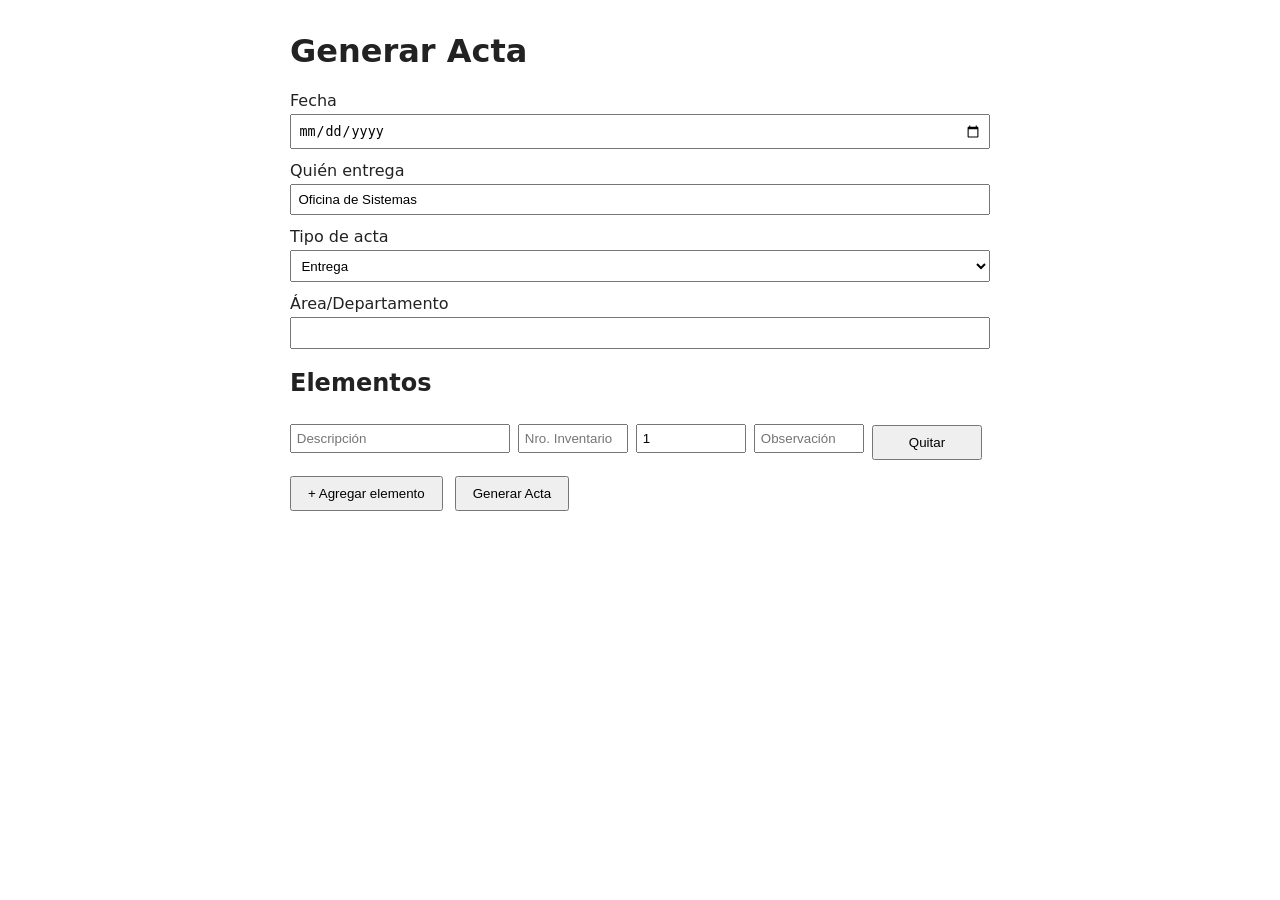
==== templates/web/index.html @ f6e48733 "Implement acta generation feature with API endpoint and frontend integration" ====
<!DOCTYPE html>
<html lang="es">
<head>
  <meta charset="UTF-8">
  <title>Generador de Actas</title>
  <link rel="stylesheet" href="style.css">
</head>
<body>
  <h1>Generar Acta</h1>

  <form id="acta-form">
    <label>
      Fecha
      <input type="date" id="fecha" required>
    </label>

    <label>
      Quién entrega
      <input type="text" id="quienEntrega" value="Oficina de Sistemas" required>
    </label>

    <label>
      Quién recibe
      <input type="text" id="quienRecibe" required>
    </label>

    <label>
      Tipo de acta
      <select id="tipo">
        <option value="entrega">Entrega</option>
        <option value="recibimiento">Recibimiento</option>
        <option value="ambos">Ambos</option>
      </select>
    </label>

    <label>
      Área/Departamento
      <input type="text" id="areaDepartamento" required>
    </label>

    <h2>Elementos</h2>
    <div id="elementos-container"></div>

    <div class="acciones-form">
      <button type="button" id="agregar-elemento">+ Agregar elemento</button>
      <button type="submit">Generar Acta</button>
      <div id="resultado"></div>
    </div>
  </form>

  <script src="app.js"></script>
</body>
</html>
---- templates/web/style.css ----
body {
  font-family: system-ui, sans-serif;
  max-width: 700px;
  margin: 2rem auto;
  padding: 0 1rem;
  color: #222;
}

/* Sin esto, "form label"/"form select"/"form input" (display: block, más
   abajo) le ganan por origen al [hidden] por defecto del navegador y el
   elemento igual queda visible aunque tenga el atributo hidden. */
[hidden] {
  display: none !important;
}

form label {
  display: block;
  margin-bottom: 0.75rem;
}

form input,
form select {
  display: block;
  width: 100%;
  padding: 0.4rem;
  margin-top: 0.25rem;
  box-sizing: border-box;
}

.elemento-row {
  display: grid;
  grid-template-columns: 2fr 1fr 1fr 1fr 1fr auto;
  gap: 0.5rem;
  align-items: center;
  margin-bottom: 0.5rem;
}

.elemento-row input,
.elemento-row select {
  width: 100%;
  padding: 0.3rem;
  margin-top: 0;
}

button {
  cursor: pointer;
  padding: 0.5rem 1rem;
  margin-top: 0.5rem;
}

/* === SOLUCIÓN DE ALINEACIÓN HORIZONTAL === */

/* Contenedor flexible para alinear los botones y el resultado en la misma línea */
.acciones-form {
  display: flex;
  align-items: center;
  gap: 0.75rem;
  margin-top: 1rem;
  flex-wrap: wrap;
}

.acciones-form button {
  margin-top: 0; /* Remueve el margen superior para igualar alturas */
}

#resultado {
  display: inline-flex;
  align-items: center;
  gap: 0.5rem;
  margin: 0;
}

#resultado p {
  margin: 0;
  display: inline;
}

#resultado.exito {
  color: green;
}

#resultado.error {
  color: red;
}

#resultado a {
  display: inline-flex;
  align-items: center;
  padding: 0.4rem 0.8rem;
  background: #2e7d32;
  color: #fff;
  text-decoration: none;
  border-radius: 4px;
  animation: fadeIn 0.3s ease;
}

@keyframes fadeIn {
  from {
    opacity: 0;
    transform: translateY(-4px);
  }
  to {
    opacity: 1;
    transform: translateY(0);
  }
}

/* === Toast === */

.toast {
  position: fixed;
  top: 1rem;
  right: 1rem;
  padding: 0.75rem 1.25rem;
  border-radius: 4px;
  color: #fff;
  box-shadow: 0 2px 8px rgba(0, 0, 0, 0.2);
  opacity: 0;
  transform: translateY(-12px);
  transition: opacity 0.3s ease, transform 0.3s ease;
  z-index: 1000;
}

.toast-visible {
  opacity: 1;
  transform: translateY(0);
}

.toast-exito {
  background: #2e7d32;
}

.toast-error {
  background: #c62828;
}
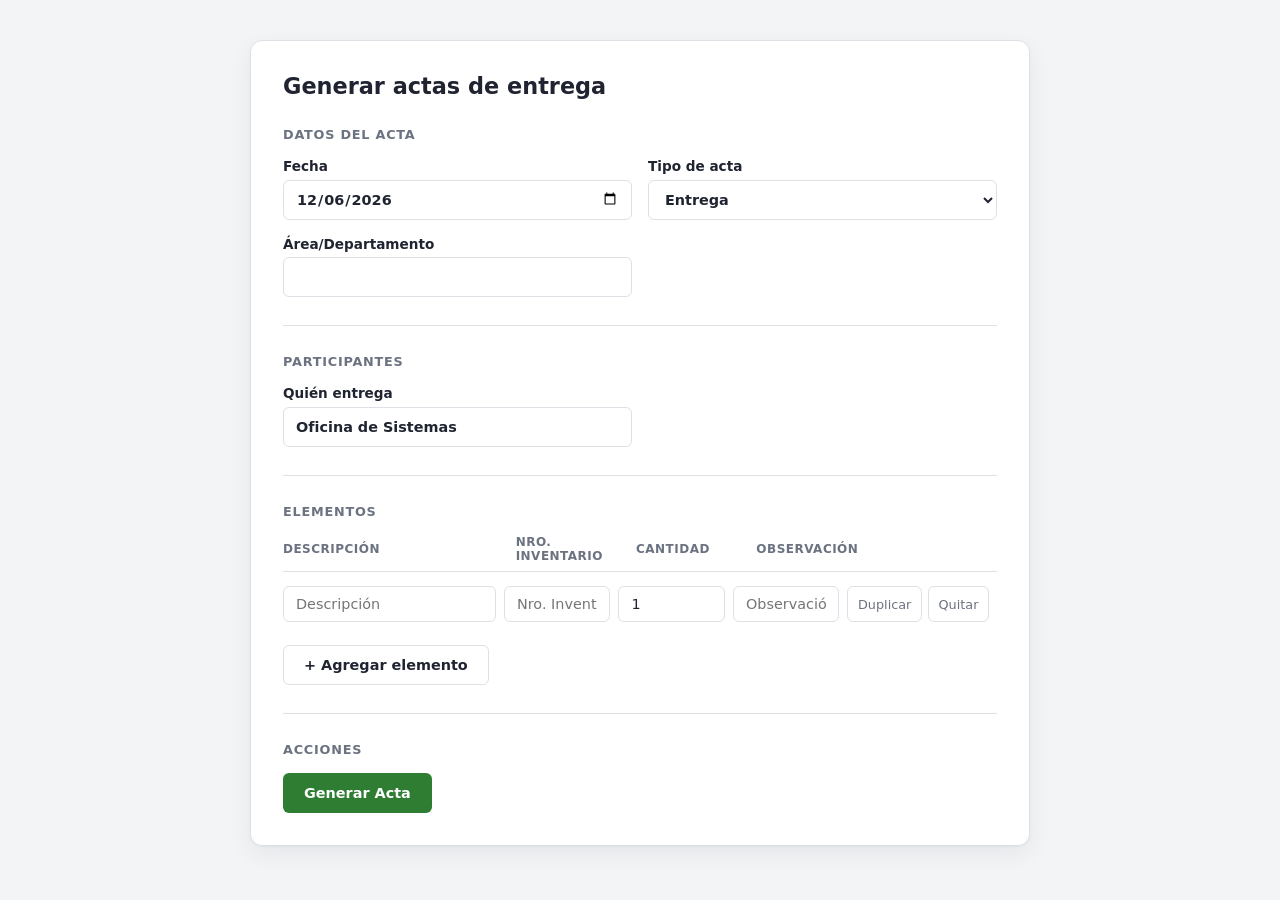
==== commit aac99f54: "Enhance acta generation: add PDF conversion, validate inventory numbers, and improve UI" ====
--- a/templates/web/index.html
+++ b/templates/web/index.html
@@ -2,51 +2,78 @@
 <html lang="es">
 <head>
   <meta charset="UTF-8">
+  <meta name="viewport" content="width=device-width, initial-scale=1">
   <title>Generador de Actas</title>
   <link rel="stylesheet" href="style.css">
 </head>
 <body>
-  <h1>Generar Acta</h1>
+  <div class="card">
+    <h1>Generar actas de entrega</h1>
 
-  <form id="acta-form">
-    <label>
-      Fecha
-      <input type="date" id="fecha" required>
-    </label>
+    <form id="acta-form">
+      <section class="form-section">
+        <h2>Datos del acta</h2>
+        <div class="form-grid">
+          <label>
+            Fecha
+            <input type="date" id="fecha" required>
+          </label>
 
-    <label>
-      Quién entrega
-      <input type="text" id="quienEntrega" value="Oficina de Sistemas" required>
-    </label>
+          <label>
+            Tipo de acta
+            <select id="tipo">
+              <option value="entrega">Entrega</option>
+              <option value="recibimiento">Recibimiento</option>
+              <option value="ambos">Ambos</option>
+            </select>
+          </label>
 
-    <label>
-      Quién recibe
-      <input type="text" id="quienRecibe" required>
-    </label>
+          <label>
+            Área/Departamento
+            <input type="text" id="areaDepartamento" required>
+          </label>
+        </div>
+      </section>
 
-    <label>
-      Tipo de acta
-      <select id="tipo">
-        <option value="entrega">Entrega</option>
-        <option value="recibimiento">Recibimiento</option>
-        <option value="ambos">Ambos</option>
-      </select>
-    </label>
+      <section class="form-section">
+        <h2>Participantes</h2>
+        <div class="form-grid">
+          <label>
+            Quién entrega
+            <input type="text" id="quienEntrega" value="Oficina de Sistemas" required>
+          </label>
 
-    <label>
-      Área/Departamento
-      <input type="text" id="areaDepartamento" required>
-    </label>
+          <label>
+            Quién recibe
+            <input type="text" id="quienRecibe" required>
+          </label>
+        </div>
+      </section>
 
-    <h2>Elementos</h2>
-    <div id="elementos-container"></div>
+      <section class="form-section">
+        <h2>Elementos</h2>
+        <div class="elementos-list">
+          <div class="elementos-header" aria-hidden="true">
+            <span>Descripción</span>
+            <span>Nro. Inventario</span>
+            <span>Cantidad</span>
+            <span class="col-direccion">Dirección</span>
+            <span>Observación</span>
+            <span></span>
+          </div>
+          <div id="elementos-container"></div>
+        </div>
+        <button type="button" id="agregar-elemento" class="btn btn-secondary">+ Agregar elemento</button>
+      </section>
 
-    <div class="acciones-form">
-      <button type="button" id="agregar-elemento">+ Agregar elemento</button>
-      <button type="submit">Generar Acta</button>
-      <div id="resultado"></div>
-    </div>
-  </form>
+      <section class="form-section form-section--acciones">
+        <h2>Acciones</h2>
+        <div class="acciones-form">
+          <button type="submit" class="btn btn-primary">Generar Acta</button>
+        </div>
+      </section>
+    </form>
+  </div>
 
   <script src="app.js"></script>
 </body>
--- a/templates/web/style.css
+++ b/templates/web/style.css
@@ -1,9 +1,25 @@
+:root {
+  --color-bg: #f3f4f6;
+  --color-card: #ffffff;
+  --color-border: #dde1e6;
+  --color-text: #1f2430;
+  --color-text-muted: #6b7280;
+  --color-primary: #2e7d32;
+  --color-primary-hover: #256628;
+  --color-danger: #c62828;
+  --radius: 8px;
+}
+
+* {
+  box-sizing: border-box;
+}
+
 body {
   font-family: system-ui, sans-serif;
-  max-width: 700px;
-  margin: 2rem auto;
-  padding: 0 1rem;
-  color: #222;
+  background: var(--color-bg);
+  color: var(--color-text);
+  margin: 0;
+  padding: 2.5rem 1rem;
 }
 
 /* Sin esto, "form label"/"form select"/"form input" (display: block, más
@@ -13,96 +29,237 @@
   display: none !important;
 }
 
+.card {
+  max-width: 780px;
+  margin: 0 auto;
+  background: var(--color-card);
+  border: 1px solid var(--color-border);
+  border-radius: 12px;
+  box-shadow: 0 1px 2px rgba(16, 24, 40, 0.04), 0 8px 24px rgba(16, 24, 40, 0.06);
+  padding: 2rem;
+}
+
+h1 {
+  font-size: 1.4rem;
+  margin: 0 0 1.75rem;
+}
+
+.form-section {
+  padding-bottom: 1.75rem;
+  margin-bottom: 1.75rem;
+  border-bottom: 1px solid var(--color-border);
+}
+
+.form-section:last-child {
+  padding-bottom: 0;
+  margin-bottom: 0;
+  border-bottom: none;
+}
+
+.form-section h2 {
+  font-size: 0.8rem;
+  font-weight: 700;
+  text-transform: uppercase;
+  letter-spacing: 0.06em;
+  color: var(--color-text-muted);
+  margin: 0 0 1rem;
+}
+
+.form-grid {
+  display: grid;
+  grid-template-columns: 1fr;
+  gap: 1rem;
+}
+
+@media (min-width: 560px) {
+  .form-grid {
+    grid-template-columns: 1fr 1fr;
+  }
+}
+
 form label {
   display: block;
-  margin-bottom: 0.75rem;
+  font-size: 0.85rem;
+  font-weight: 600;
+  margin-bottom: 0;
 }
 
 form input,
 form select {
   display: block;
   width: 100%;
-  padding: 0.4rem;
-  margin-top: 0.25rem;
-  box-sizing: border-box;
-}
-
+  height: 2.5rem;
+  padding: 0 0.75rem;
+  margin-top: 0.35rem;
+  border: 1px solid var(--color-border);
+  border-radius: 6px;
+  font: inherit;
+  font-size: 0.9rem;
+  color: var(--color-text);
+  background: #fff;
+  transition: border-color 0.15s ease, box-shadow 0.15s ease;
+}
+
+form input:hover,
+form select:hover {
+  border-color: #b7bcc4;
+}
+
+form input:focus,
+form select:focus {
+  outline: none;
+  border-color: var(--color-primary);
+  box-shadow: 0 0 0 3px rgba(46, 125, 50, 0.15);
+}
+
+.elementos-list {
+  overflow-x: auto;
+  margin-bottom: 0.75rem;
+}
+
+.elementos-header,
 .elemento-row {
   display: grid;
   grid-template-columns: 2fr 1fr 1fr 1fr 1fr auto;
   gap: 0.5rem;
   align-items: center;
+  min-width: 640px;
+}
+
+.elementos-header {
+  padding: 0 0 0.5rem;
+  font-size: 0.75rem;
+  font-weight: 700;
+  text-transform: uppercase;
+  letter-spacing: 0.04em;
+  color: var(--color-text-muted);
+  border-bottom: 1px solid var(--color-border);
   margin-bottom: 0.5rem;
 }
 
+.elemento-row {
+  padding: 0.4rem 0;
+  margin-bottom: 0.25rem;
+}
+
 .elemento-row input,
-.elemento-row select {
+.elemento-row select,
+.elemento-row button {
   width: 100%;
-  padding: 0.3rem;
+  height: 2.25rem;
   margin-top: 0;
+}
+
+.elemento-acciones {
+  display: flex;
+  gap: 0.375rem;
+}
+
+.elemento-acciones button {
+  width: auto;
+  padding: 0 0.6rem;
+}
+
+.duplicar-elemento {
+  border: 1px solid var(--color-border);
+  border-radius: 6px;
+  background: #fff;
+  color: var(--color-text-muted);
+  font-size: 0.8rem;
+  transition: border-color 0.15s ease, color 0.15s ease;
+}
+
+.duplicar-elemento:hover {
+  border-color: var(--color-primary);
+  color: var(--color-primary);
 }
 
 button {
   cursor: pointer;
-  padding: 0.5rem 1rem;
-  margin-top: 0.5rem;
-}
-
-/* === SOLUCIÓN DE ALINEACIÓN HORIZONTAL === */
-
-/* Contenedor flexible para alinear los botones y el resultado en la misma línea */
+  font: inherit;
+}
+
+.btn {
+  display: inline-flex;
+  align-items: center;
+  justify-content: center;
+  height: 2.5rem;
+  padding: 0 1.25rem;
+  border: 1px solid transparent;
+  border-radius: 6px;
+  font-size: 0.9rem;
+  font-weight: 600;
+  transition: background-color 0.15s ease, border-color 0.15s ease, color 0.15s ease, transform 0.05s ease;
+}
+
+.btn:active {
+  transform: translateY(1px);
+}
+
+.btn:disabled {
+  opacity: 0.6;
+  cursor: not-allowed;
+  transform: none;
+}
+
+.spinner {
+  display: inline-block;
+  width: 0.85rem;
+  height: 0.85rem;
+  margin-right: 0.5rem;
+  vertical-align: middle;
+  border: 2px solid rgba(255, 255, 255, 0.4);
+  border-top-color: #fff;
+  border-radius: 50%;
+  animation: girar 0.6s linear infinite;
+}
+
+@keyframes girar {
+  to {
+    transform: rotate(360deg);
+  }
+}
+
+.btn-primary {
+  background: var(--color-primary);
+  color: #fff;
+}
+
+.btn-primary:hover:not(:disabled) {
+  background: var(--color-primary-hover);
+}
+
+.btn-secondary {
+  background: #fff;
+  border-color: var(--color-border);
+  color: var(--color-text);
+}
+
+.btn-secondary:hover:not(:disabled) {
+  border-color: var(--color-primary);
+  color: var(--color-primary);
+}
+
+.quitar-elemento {
+  border: 1px solid var(--color-border);
+  border-radius: 6px;
+  background: #fff;
+  color: var(--color-text-muted);
+  font-size: 0.8rem;
+  padding: 0 0.75rem;
+  transition: border-color 0.15s ease, color 0.15s ease;
+}
+
+.quitar-elemento:hover {
+  border-color: var(--color-danger);
+  color: var(--color-danger);
+}
+
 .acciones-form {
   display: flex;
   align-items: center;
   gap: 0.75rem;
-  margin-top: 1rem;
   flex-wrap: wrap;
-}
-
-.acciones-form button {
-  margin-top: 0; /* Remueve el margen superior para igualar alturas */
-}
-
-#resultado {
-  display: inline-flex;
-  align-items: center;
-  gap: 0.5rem;
-  margin: 0;
-}
-
-#resultado p {
-  margin: 0;
-  display: inline;
-}
-
-#resultado.exito {
-  color: green;
-}
-
-#resultado.error {
-  color: red;
-}
-
-#resultado a {
-  display: inline-flex;
-  align-items: center;
-  padding: 0.4rem 0.8rem;
-  background: #2e7d32;
-  color: #fff;
-  text-decoration: none;
-  border-radius: 4px;
-  animation: fadeIn 0.3s ease;
-}
-
-@keyframes fadeIn {
-  from {
-    opacity: 0;
-    transform: translateY(-4px);
-  }
-  to {
-    opacity: 1;
-    transform: translateY(0);
-  }
 }
 
 /* === Toast === */
@@ -127,9 +284,17 @@
 }
 
 .toast-exito {
-  background: #2e7d32;
+  background: var(--color-primary);
 }
 
 .toast-error {
-  background: #c62828;
-}+  background: var(--color-danger);
+}
+
+.toast-link {
+  display: inline-block;
+  margin-left: 0.75rem;
+  color: #fff;
+  text-decoration: underline;
+  font-weight: 600;
+}
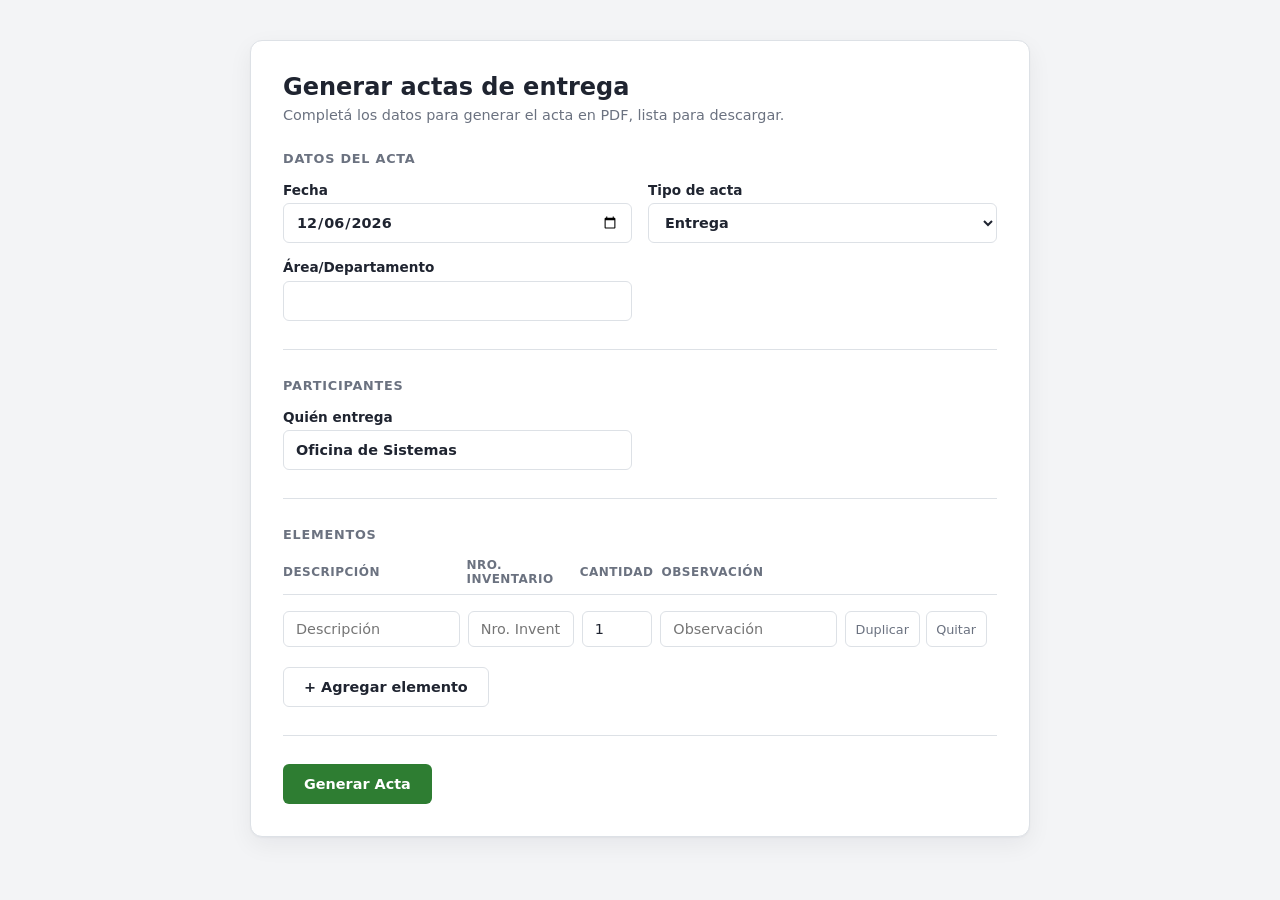
==== commit e36d3a7a: "Refactor acta naming to use AreaDepartamento and enhance UI responsiveness" ====
--- a/templates/web/index.html
+++ b/templates/web/index.html
@@ -9,6 +9,7 @@
 <body>
   <div class="card">
     <h1>Generar actas de entrega</h1>
+    <p class="subtitle">Completá los datos para generar el acta en PDF, lista para descargar.</p>
 
     <form id="acta-form">
       <section class="form-section">
@@ -53,21 +54,20 @@
       <section class="form-section">
         <h2>Elementos</h2>
         <div class="elementos-list">
-          <div class="elementos-header" aria-hidden="true">
-            <span>Descripción</span>
-            <span>Nro. Inventario</span>
-            <span>Cantidad</span>
-            <span class="col-direccion">Dirección</span>
-            <span>Observación</span>
-            <span></span>
-          </div>
+        <div class="elementos-header" aria-hidden="true">
+              <span>Descripción</span>
+              <span>Nro. Inventario</span>
+              <span>Cantidad</span>
+              <span class="col-direccion">Dirección</span>
+              <span>Observación</span>
+              <span></span> <!-- Espacio para alinearse con los botones -->
+            </div>
           <div id="elementos-container"></div>
         </div>
         <button type="button" id="agregar-elemento" class="btn btn-secondary">+ Agregar elemento</button>
       </section>
 
       <section class="form-section form-section--acciones">
-        <h2>Acciones</h2>
         <div class="acciones-form">
           <button type="submit" class="btn btn-primary">Generar Acta</button>
         </div>
--- a/templates/web/style.css
+++ b/templates/web/style.css
@@ -29,6 +29,7 @@
   display: none !important;
 }
 
+
 .card {
   max-width: 780px;
   margin: 0 auto;
@@ -39,9 +40,26 @@
   padding: 2rem;
 }
 
+@media (max-width: 480px) {
+  body {
+    padding: 1.25rem 0.75rem;
+  }
+
+  .card {
+    padding: 1.25rem;
+  }
+}
+
 h1 {
-  font-size: 1.4rem;
+  font-size: 1.5rem;
+  font-weight: 700;
+  margin: 0 0 0.35rem;
+}
+
+.subtitle {
   margin: 0 0 1.75rem;
+  color: var(--color-text-muted);
+  font-size: 0.9rem;
 }
 
 .form-section {
@@ -115,15 +133,21 @@
 .elementos-list {
   overflow-x: auto;
   margin-bottom: 0.75rem;
+  -webkit-overflow-scrolling: touch;
 }
 
 .elementos-header,
 .elemento-row {
   display: grid;
-  grid-template-columns: 2fr 1fr 1fr 1fr 1fr auto;
+  /* 1: Descripción | 2: Nro.Inven | 3: Cantidad | 4: Observación | 5: Botones.
+     La columna de botones tiene un ancho fijo (en vez de auto) porque
+     .elementos-header y .elemento-row son grids independientes: con auto,
+     cada una calcula ese ancho según su propio contenido (la cabecera no
+     tiene botones), y las columnas quedaban desalineadas entre sí. */
+  grid-template-columns: 2fr 1.2fr 0.8fr 2fr 9.5rem;
   gap: 0.5rem;
   align-items: center;
-  min-width: 640px;
+  min-width: 680px;
 }
 
 .elementos-header {
@@ -138,8 +162,27 @@
 }
 
 .elemento-row {
-  padding: 0.4rem 0;
-  margin-bottom: 0.25rem;
+  padding: 0.5rem 0;
+  margin-bottom: 0;
+  border-bottom: 1px solid var(--color-border);
+  transition: background-color 0.15s ease;
+}
+
+
+body.modo-ambos .elementos-header,
+body.modo-ambos .elemento-row {
+  /* Se inserta la columna de Dirección entre Cantidad y Observación. Mismo
+     ancho fijo para la columna de botones que en la regla base, por la
+     misma razón (ver comentario más arriba). */
+  grid-template-columns: 2fr 1.2fr 0.8fr 1.2fr 2fr 9.5rem;
+}
+
+.elemento-row:last-child {
+  border-bottom: none;
+}
+
+.elemento-row:hover {
+  background-color: #f8f9fa;
 }
 
 .elemento-row input,
@@ -153,6 +196,7 @@
 .elemento-acciones {
   display: flex;
   gap: 0.375rem;
+  white-space: nowrap;
 }
 
 .elemento-acciones button {
@@ -160,7 +204,8 @@
   padding: 0 0.6rem;
 }
 
-.duplicar-elemento {
+.duplicar-elemento,
+.quitar-elemento {
   border: 1px solid var(--color-border);
   border-radius: 6px;
   background: #fff;
@@ -172,6 +217,12 @@
 .duplicar-elemento:hover {
   border-color: var(--color-primary);
   color: var(--color-primary);
+}
+
+.duplicar-elemento:focus-visible,
+.quitar-elemento:focus-visible {
+  outline: 2px solid var(--color-primary);
+  outline-offset: 2px;
 }
 
 button {
@@ -238,16 +289,6 @@
 .btn-secondary:hover:not(:disabled) {
   border-color: var(--color-primary);
   color: var(--color-primary);
-}
-
-.quitar-elemento {
-  border: 1px solid var(--color-border);
-  border-radius: 6px;
-  background: #fff;
-  color: var(--color-text-muted);
-  font-size: 0.8rem;
-  padding: 0 0.75rem;
-  transition: border-color 0.15s ease, color 0.15s ease;
 }
 
 .quitar-elemento:hover {
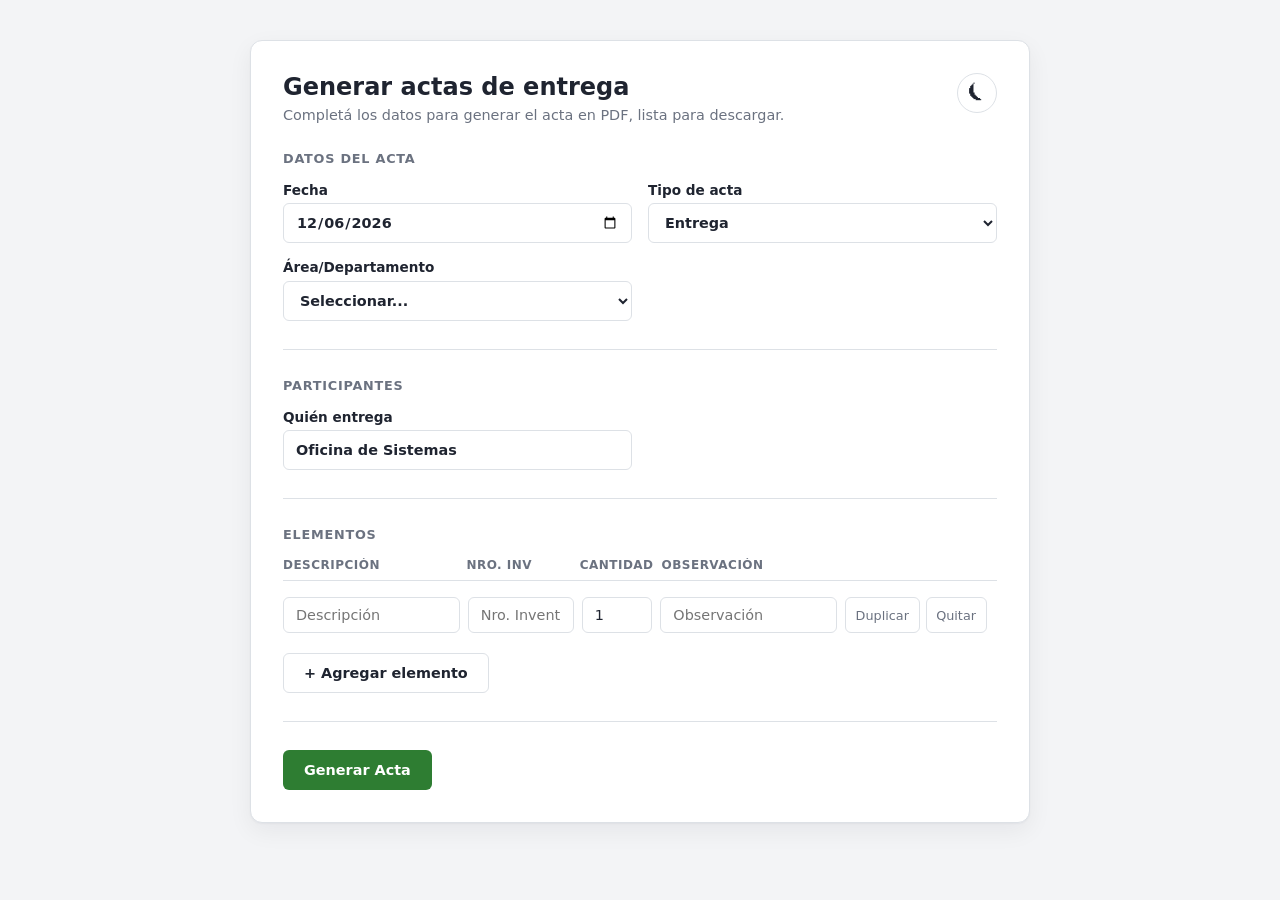
==== commit 13b5ef73: "Add theme toggle functionality and enhance UI: implement dark mode support, update area/department s" ====
--- a/templates/web/index.html
+++ b/templates/web/index.html
@@ -8,8 +8,13 @@
 </head>
 <body>
   <div class="card">
-    <h1>Generar actas de entrega</h1>
-    <p class="subtitle">Completá los datos para generar el acta en PDF, lista para descargar.</p>
+    <div class="card-header">
+      <div>
+        <h1>Generar actas de entrega</h1>
+        <p class="subtitle">Completá los datos para generar el acta en PDF, lista para descargar.</p>
+      </div>
+      <button type="button" id="theme-toggle" class="theme-toggle" aria-label="Cambiar a modo oscuro">🌙</button>
+    </div>
 
     <form id="acta-form">
       <section class="form-section">
@@ -31,7 +36,18 @@
 
           <label>
             Área/Departamento
-            <input type="text" id="areaDepartamento" required>
+            <select id="areaDepartamento" required>
+              <option value="" selected disabled>Seleccionar...</option>
+              <option value="Área 1">Área 1</option>
+              <option value="Área 2">Área 2</option>
+              <option value="Área 3">Área 3</option>
+              <option value="otros">Otros</option>
+            </select>
+          </label>
+
+          <label id="areaDepartamentoOtraLabel" hidden>
+            Especificar área/departamento
+            <input type="text" id="areaDepartamentoOtra">
           </label>
         </div>
       </section>
@@ -56,7 +72,7 @@
         <div class="elementos-list">
         <div class="elementos-header" aria-hidden="true">
               <span>Descripción</span>
-              <span>Nro. Inventario</span>
+              <span>Nro. Inv</span>
               <span>Cantidad</span>
               <span class="col-direccion">Dirección</span>
               <span>Observación</span>
--- a/templates/web/style.css
+++ b/templates/web/style.css
@@ -7,7 +7,26 @@
   --color-primary: #2e7d32;
   --color-primary-hover: #256628;
   --color-danger: #c62828;
+  --color-input-bg: #ffffff;
+  --color-row-hover: #f8f9fa;
+  --color-focus-ring: rgba(46, 125, 50, 0.15);
   --radius: 8px;
+}
+
+/* Modo oscuro: redefine las mismas variables, así que todo lo que ya usa
+   var(--color-*) se actualiza solo, sin reglas duplicadas por elemento. */
+body.dark-theme {
+  --color-bg: #16181c;
+  --color-card: #1e2126;
+  --color-border: #363b42;
+  --color-text: #e7e9ec;
+  --color-text-muted: #9aa1ab;
+  --color-primary: #4caf50;
+  --color-primary-hover: #5cbf60;
+  --color-danger: #ef5350;
+  --color-input-bg: #262a30;
+  --color-row-hover: #262a30;
+  --color-focus-ring: rgba(76, 175, 80, 0.25);
 }
 
 * {
@@ -20,6 +39,7 @@
   color: var(--color-text);
   margin: 0;
   padding: 2.5rem 1rem;
+  transition: background-color 0.15s ease, color 0.15s ease;
 }
 
 /* Sin esto, "form label"/"form select"/"form input" (display: block, más
@@ -38,6 +58,40 @@
   border-radius: 12px;
   box-shadow: 0 1px 2px rgba(16, 24, 40, 0.04), 0 8px 24px rgba(16, 24, 40, 0.06);
   padding: 2rem;
+  transition: background-color 0.15s ease, border-color 0.15s ease;
+}
+
+.card-header {
+  display: flex;
+  align-items: flex-start;
+  justify-content: space-between;
+  gap: 1rem;
+}
+
+.theme-toggle {
+  display: inline-flex;
+  align-items: center;
+  justify-content: center;
+  flex-shrink: 0;
+  width: 2.5rem;
+  height: 2.5rem;
+  border: 1px solid var(--color-border);
+  border-radius: 999px;
+  background: var(--color-input-bg);
+  color: var(--color-text);
+  font-size: 1.1rem;
+  line-height: 1;
+  transition: border-color 0.15s ease, color 0.15s ease, background-color 0.15s ease;
+}
+
+.theme-toggle:hover {
+  border-color: var(--color-primary);
+  color: var(--color-primary);
+}
+
+.theme-toggle:focus-visible {
+  outline: 2px solid var(--color-primary);
+  outline-offset: 2px;
 }
 
 @media (max-width: 480px) {
@@ -114,8 +168,8 @@
   font: inherit;
   font-size: 0.9rem;
   color: var(--color-text);
-  background: #fff;
-  transition: border-color 0.15s ease, box-shadow 0.15s ease;
+  background: var(--color-input-bg);
+  transition: border-color 0.15s ease, box-shadow 0.15s ease, background-color 0.15s ease, color 0.15s ease;
 }
 
 form input:hover,
@@ -127,7 +181,7 @@
 form select:focus {
   outline: none;
   border-color: var(--color-primary);
-  box-shadow: 0 0 0 3px rgba(46, 125, 50, 0.15);
+  box-shadow: 0 0 0 3px var(--color-focus-ring);
 }
 
 .elementos-list {
@@ -182,7 +236,7 @@
 }
 
 .elemento-row:hover {
-  background-color: #f8f9fa;
+  background-color: var(--color-row-hover);
 }
 
 .elemento-row input,
@@ -208,10 +262,10 @@
 .quitar-elemento {
   border: 1px solid var(--color-border);
   border-radius: 6px;
-  background: #fff;
+  background: var(--color-input-bg);
   color: var(--color-text-muted);
   font-size: 0.8rem;
-  transition: border-color 0.15s ease, color 0.15s ease;
+  transition: border-color 0.15s ease, color 0.15s ease, background-color 0.15s ease;
 }
 
 .duplicar-elemento:hover {
@@ -281,7 +335,7 @@
 }
 
 .btn-secondary {
-  background: #fff;
+  background: var(--color-input-bg);
   border-color: var(--color-border);
   color: var(--color-text);
 }
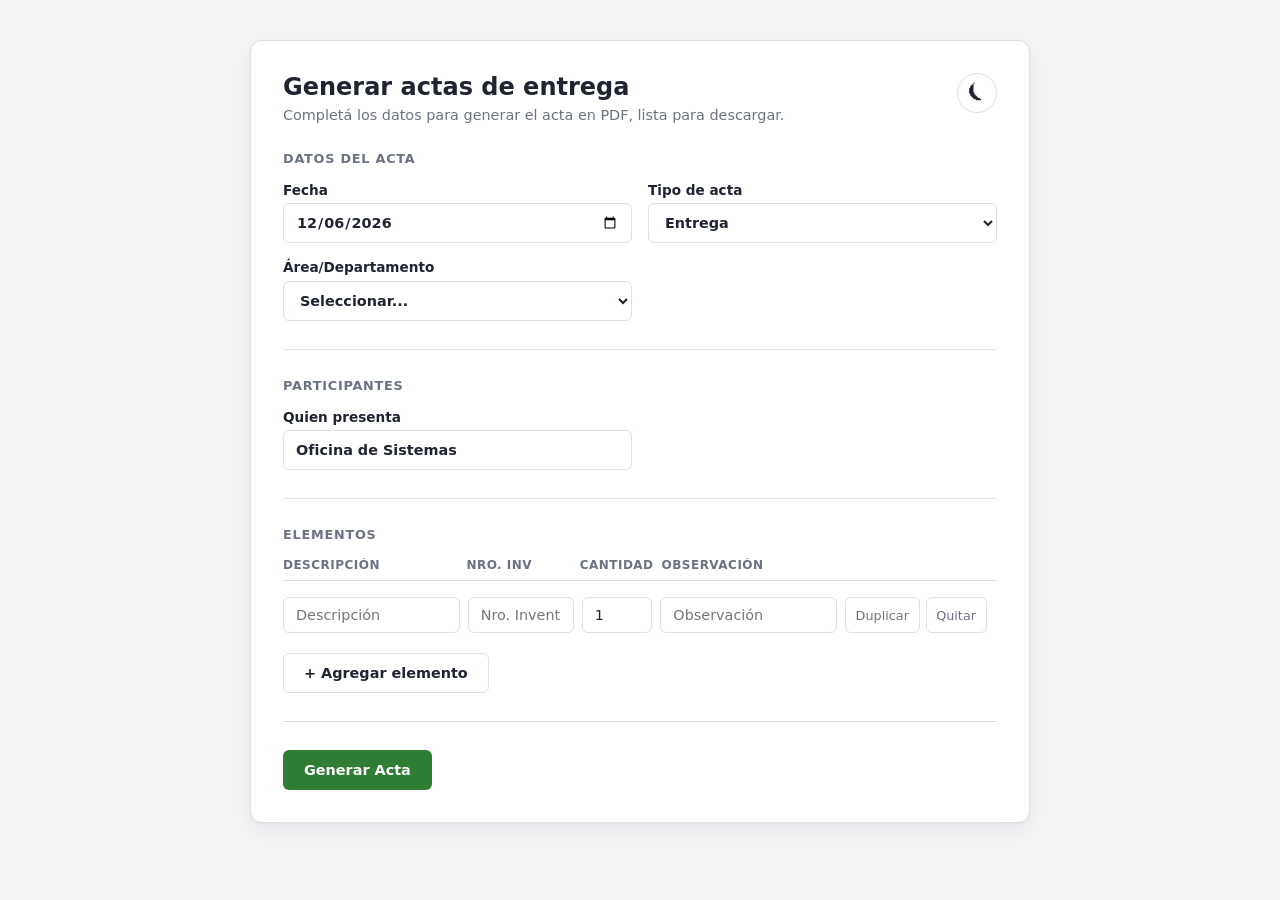
==== commit 0268dbcb: "Enhance input validation and UI: limit inventory number input to 8 digits, update area/department op" ====
--- a/templates/web/index.html
+++ b/templates/web/index.html
@@ -38,9 +38,10 @@
             Área/Departamento
             <select id="areaDepartamento" required>
               <option value="" selected disabled>Seleccionar...</option>
-              <option value="Área 1">Área 1</option>
-              <option value="Área 2">Área 2</option>
-              <option value="Área 3">Área 3</option>
+              <option value="Prensa">Prensa</option>
+              <option value="Área 2">Oficina Privada</option>
+              <option value="Municipios PB">Municipios PB</option>
+              <option value="Comunicación">Comunicación</option>
               <option value="otros">Otros</option>
             </select>
           </label>
@@ -56,7 +57,7 @@
         <h2>Participantes</h2>
         <div class="form-grid">
           <label>
-            Quién entrega
+            Quien presenta
             <input type="text" id="quienEntrega" value="Oficina de Sistemas" required>
           </label>
 
@@ -76,7 +77,7 @@
               <span>Cantidad</span>
               <span class="col-direccion">Dirección</span>
               <span>Observación</span>
-              <span></span> <!-- Espacio para alinearse con los botones -->
+              <span></span> 
             </div>
           <div id="elementos-container"></div>
         </div>
--- a/templates/web/style.css
+++ b/templates/web/style.css
@@ -184,6 +184,20 @@
   box-shadow: 0 0 0 3px var(--color-focus-ring);
 }
 
+/* Sin esto, el autocompletado del navegador (ej. Chrome recordando lo
+   tipeado en "Especificar área/departamento") fuerza fondo blanco y texto
+   oscuro con sus propios estilos internos, ignorando el tema activo. */
+form input:-webkit-autofill,
+form input:-webkit-autofill:hover,
+form input:-webkit-autofill:focus {
+  border-color: var(--color-border);
+  -webkit-text-fill-color: var(--color-text);
+  caret-color: var(--color-text);
+  -webkit-box-shadow: 0 0 0 1000px var(--color-input-bg) inset;
+  box-shadow: 0 0 0 1000px var(--color-input-bg) inset;
+  transition: background-color 5000s ease-in-out 0s, border-color 0.15s ease, color 0.15s ease;
+}
+
 .elementos-list {
   overflow-x: auto;
   margin-bottom: 0.75rem;
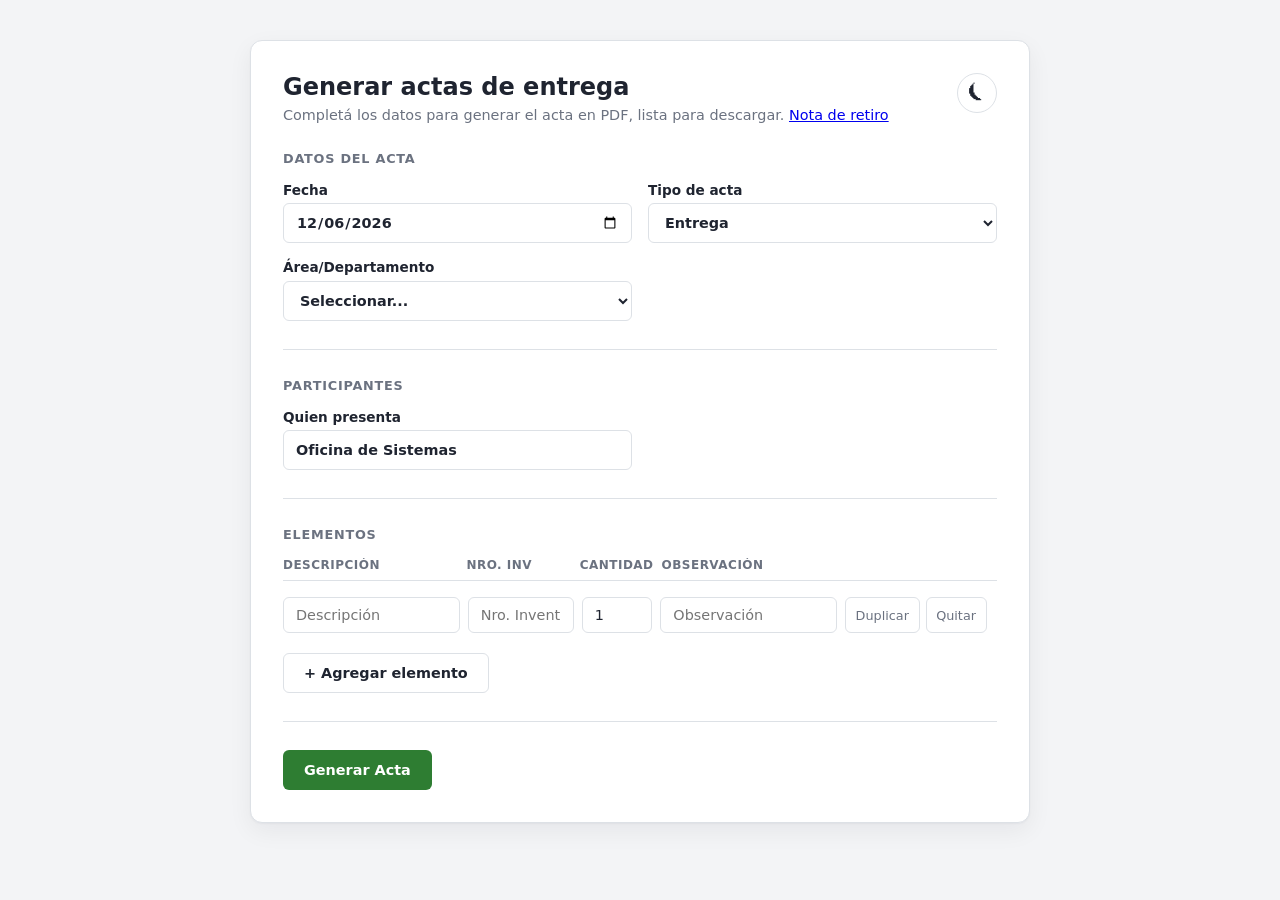
==== commit f89f12bc: "Acta de Retiro agregada al generador" ====
--- a/templates/web/index.html
+++ b/templates/web/index.html
@@ -11,7 +11,7 @@
     <div class="card-header">
       <div>
         <h1>Generar actas de entrega</h1>
-        <p class="subtitle">Completá los datos para generar el acta en PDF, lista para descargar.</p>
+        <p class="subtitle">Completá los datos para generar el acta en PDF, lista para descargar. <a href="retiro.html">Nota de retiro</a></p>
       </div>
       <button type="button" id="theme-toggle" class="theme-toggle" aria-label="Cambiar a modo oscuro">🌙</button>
     </div>
@@ -42,6 +42,7 @@
               <option value="Área 2">Oficina Privada</option>
               <option value="Municipios PB">Municipios PB</option>
               <option value="Comunicación">Comunicación</option>
+              <option value="FIA">FIA</option>
               <option value="otros">Otros</option>
             </select>
           </label>
--- a/templates/web/style.css
+++ b/templates/web/style.css
@@ -407,3 +407,9 @@
   text-decoration: underline;
   font-weight: 600;
 }
+
+/* Fila de la nota de retiro: solo descripción + botón quitar. */
+.elemento-row.elemento-row--simple {
+  grid-template-columns: 1fr auto;
+  min-width: 0;
+}
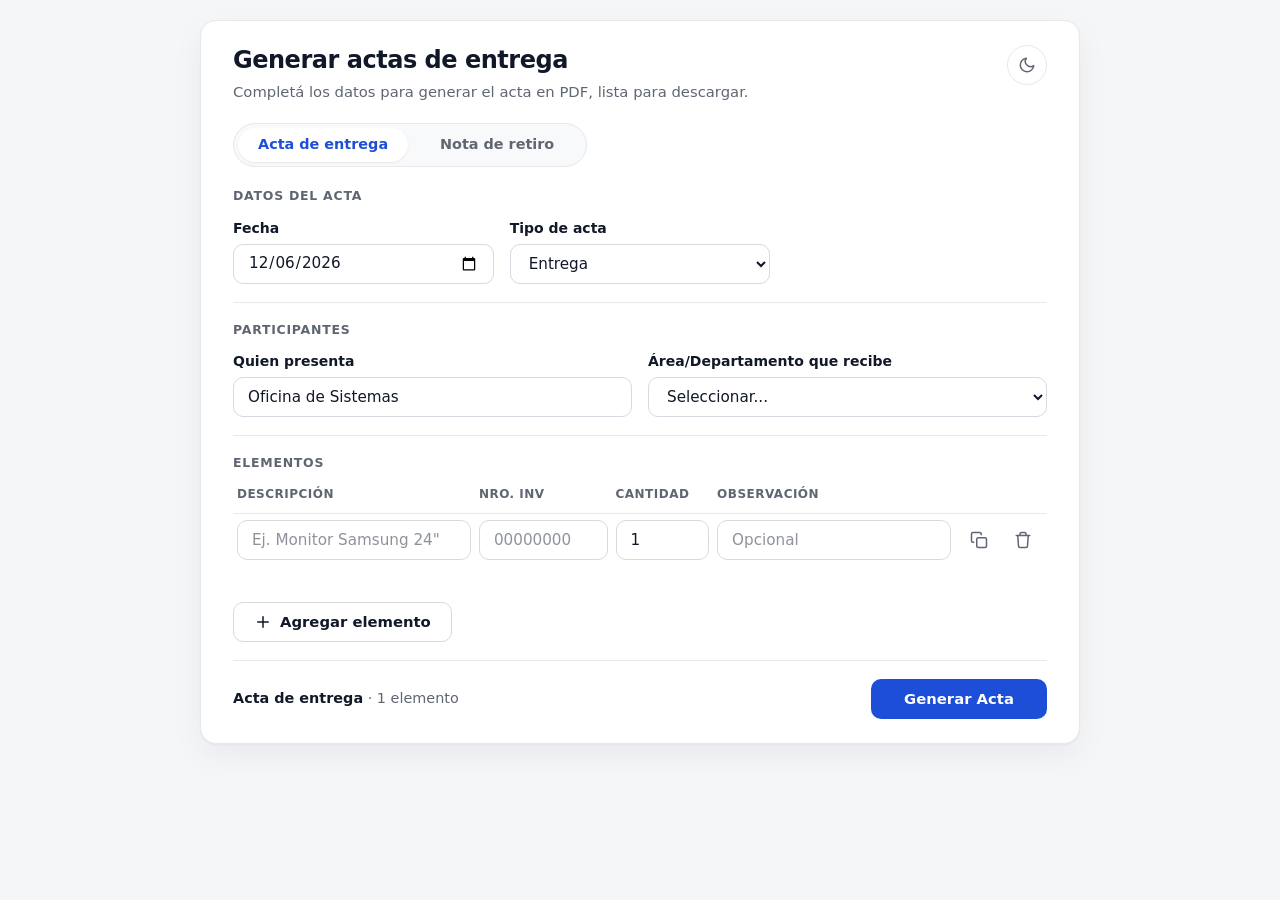
==== commit b7410064: "Rediseño del frontend e integración de la nota de retiro - Nuevo estilo visual (paleta azul, tarjeta" ====
--- a/templates/web/index.html
+++ b/templates/web/index.html
@@ -10,32 +10,78 @@
   <div class="card">
     <div class="card-header">
       <div>
-        <h1>Generar actas de entrega</h1>
-        <p class="subtitle">Completá los datos para generar el acta en PDF, lista para descargar. <a href="retiro.html">Nota de retiro</a></p>
+        <h1 id="doc-titulo">Generar actas de entrega</h1>
+        <p class="subtitle" id="doc-desc">Completá los datos para generar el acta en PDF, lista para descargar.</p>
       </div>
-      <button type="button" id="theme-toggle" class="theme-toggle" aria-label="Cambiar a modo oscuro">🌙</button>
+      <button type="button" id="theme-toggle" class="theme-toggle" aria-label="Cambiar a modo oscuro">
+        <svg class="icono-luna" viewBox="0 0 24 24" fill="none" stroke="currentColor" stroke-width="2" stroke-linecap="round" stroke-linejoin="round" aria-hidden="true"><path d="M21 12.79A9 9 0 1 1 11.21 3 7 7 0 0 0 21 12.79z"/></svg>
+        <svg class="icono-sol" viewBox="0 0 24 24" fill="none" stroke="currentColor" stroke-width="2" stroke-linecap="round" stroke-linejoin="round" aria-hidden="true"><circle cx="12" cy="12" r="4"/><path d="M12 2v2M12 20v2M4.93 4.93l1.41 1.41M17.66 17.66l1.41 1.41M2 12h2M20 12h2M6.34 17.66l-1.41 1.41M19.07 4.93l-1.41 1.41"/></svg>
+      </button>
     </div>
 
-    <form id="acta-form">
+    <form id="doc-form">
+      <!-- Documento a generar: la nota de retiro vive en el mismo formulario.
+           Al cambiarlo se muestran solo las secciones .solo-acta o
+           .solo-retiro (ver actualizarDocumento en app.js). -->
+      <fieldset class="segmented" id="doc-picker">
+        <legend class="sr-only">Documento a generar</legend>
+        <label class="segmented-opcion">
+          <input type="radio" name="documento" value="acta" checked
+                 data-titulo="Generar actas de entrega" data-desc="Completá los datos para generar el acta en PDF, lista para descargar.">
+          <span>Acta de entrega</span>
+        </label>
+        <label class="segmented-opcion">
+          <input type="radio" name="documento" value="retiro"
+                 data-titulo="Generar nota de retiro" data-desc="Nota a la Guardia Policial de Casa de Gobierno, en PDF.">
+          <span>Nota de retiro</span>
+        </label>
+      </fieldset>
+
       <section class="form-section">
-        <h2>Datos del acta</h2>
-        <div class="form-grid">
+        <h2 class="solo-acta">Datos del acta</h2>
+        <h2 class="solo-retiro" hidden>Datos de la nota</h2>
+        <div class="form-grid form-grid--3">
           <label>
             Fecha
             <input type="date" id="fecha" required>
           </label>
 
+          <!-- Los fieldsets ocultos se deshabilitan: así el navegador no
+               valida ni envía sus campos. -->
+          <fieldset class="form-grid-contents solo-acta">
+            <label>
+              Tipo de acta
+              <select id="tipo">
+                <option value="entrega">Entrega</option>
+                <option value="recibimiento">Recibimiento</option>
+                <option value="ambos">Ambos</option>
+              </select>
+            </label>
+
+          </fieldset>
+
+          <fieldset class="form-grid-contents solo-retiro" hidden disabled>
+            <label>
+              Empresa que retira
+              <input type="text" id="empresa" placeholder="Ej. Bienes y Servicios 3M" required>
+            </label>
+          </fieldset>
+        </div>
+      </section>
+
+      <section class="form-section solo-acta">
+        <h2>Participantes</h2>
+        <fieldset class="form-grid solo-acta">
           <label>
-            Tipo de acta
-            <select id="tipo">
-              <option value="entrega">Entrega</option>
-              <option value="recibimiento">Recibimiento</option>
-              <option value="ambos">Ambos</option>
-            </select>
+            Quien presenta
+            <input type="text" id="quienEntrega" value="Oficina de Sistemas" required>
           </label>
 
+          <!-- Reemplaza al antiguo "Quién recibe": el área es lo que figura en
+               el acta. El texto del label cambia según el tipo (ver
+               actualizarCamposPorTipo en app.js). -->
           <label>
-            Área/Departamento
+            <span id="areaDepartamentoTexto">Área/Departamento que recibe</span>
             <select id="areaDepartamento" required>
               <option value="" selected disabled>Seleccionar...</option>
               <option value="Prensa">Prensa</option>
@@ -47,47 +93,47 @@
             </select>
           </label>
 
-          <label id="areaDepartamentoOtraLabel" hidden>
+          <label id="areaDepartamentoOtraLabel" class="form-grid-full" hidden>
             Especificar área/departamento
             <input type="text" id="areaDepartamentoOtra">
           </label>
-        </div>
+        </fieldset>
       </section>
 
       <section class="form-section">
-        <h2>Participantes</h2>
-        <div class="form-grid">
-          <label>
-            Quien presenta
-            <input type="text" id="quienEntrega" value="Oficina de Sistemas" required>
-          </label>
+        <h2 class="solo-acta">Elementos</h2>
+        <h2 class="solo-retiro" hidden>Elementos a retirar</h2>
 
-          <label>
-            Quién recibe
-            <input type="text" id="quienRecibe" required>
-          </label>
-        </div>
-      </section>
-
-      <section class="form-section">
-        <h2>Elementos</h2>
-        <div class="elementos-list">
-        <div class="elementos-header" aria-hidden="true">
+        <fieldset class="solo-acta">
+          <div class="elementos-list">
+            <div class="items-head" aria-hidden="true">
               <span>Descripción</span>
               <span>Nro. Inv</span>
               <span>Cantidad</span>
               <span class="col-direccion">Dirección</span>
               <span>Observación</span>
-              <span></span> 
+              <span></span>
             </div>
-          <div id="elementos-container"></div>
-        </div>
-        <button type="button" id="agregar-elemento" class="btn btn-secondary">+ Agregar elemento</button>
+            <div id="elementos-container"></div>
+          </div>
+        </fieldset>
+
+        <fieldset class="solo-retiro" hidden disabled>
+          <div id="retiro-container"></div>
+        </fieldset>
+
+        <button type="button" id="agregar-elemento" class="btn btn-secondary">
+          <svg viewBox="0 0 24 24" fill="none" stroke="currentColor" stroke-width="2" stroke-linecap="round" aria-hidden="true"><path d="M12 5v14M5 12h14"/></svg>
+          Agregar elemento
+        </button>
       </section>
 
       <section class="form-section form-section--acciones">
         <div class="acciones-form">
-          <button type="submit" class="btn btn-primary">Generar Acta</button>
+          <p class="summary" aria-live="polite">
+            <span id="resumen-doc">Acta de entrega</span> · <span id="resumen-items">1 elemento</span>
+          </p>
+          <button type="submit" class="btn btn-primary" id="boton-generar">Generar Acta</button>
         </div>
       </section>
     </form>
--- a/templates/web/style.css
+++ b/templates/web/style.css
@@ -1,64 +1,116 @@
+/* Estilo minimal y tranquilo sobre la misma estructura original: una sola
+   tarjeta centrada con secciones. Neutros fríos, azul como color de marca,
+   sombras muy suaves y espaciado amplio. Todo color sale de estas variables; el modo oscuro
+   solo las redefine. */
 :root {
-  --color-bg: #f3f4f6;
+  --color-bg: #f5f6f8;
   --color-card: #ffffff;
-  --color-border: #dde1e6;
-  --color-text: #1f2430;
-  --color-text-muted: #6b7280;
-  --color-primary: #2e7d32;
-  --color-primary-hover: #256628;
-  --color-danger: #c62828;
+  --color-subtle: #f8f9fa;
+  --color-border: #e6e8ec;
+  --color-input-border: #d6dae0;
+  --color-text: #111827;
+  --color-text-muted: #5f6672;
+  --color-primary: #1d4ed8;
+  --color-primary-hover: #1e40af;
+  --color-on-primary: #ffffff;
+  --color-primary-ink: #1d4ed8;
+  --color-primary-soft: #eff6ff;
+  --color-danger: #dc2626;
+  --color-danger-soft: #fef2f2;
   --color-input-bg: #ffffff;
-  --color-row-hover: #f8f9fa;
-  --color-focus-ring: rgba(46, 125, 50, 0.15);
-  --radius: 8px;
+  --color-focus-ring: rgba(29, 78, 216, 0.18);
+  --shadow-card: 0 1px 2px rgba(17, 24, 39, 0.04), 0 12px 32px rgba(17, 24, 39, 0.05);
+  --shadow-chip: 0 1px 2px rgba(17, 24, 39, 0.08);
+  --radius: 10px;
+  --radius-lg: 16px;
+  --ease: cubic-bezier(0.2, 0, 0, 1);
+  --font: "Segoe UI Variable Text", "Segoe UI", system-ui, -apple-system, Roboto, "Helvetica Neue", Arial, sans-serif;
 }
 
 /* Modo oscuro: redefine las mismas variables, así que todo lo que ya usa
    var(--color-*) se actualiza solo, sin reglas duplicadas por elemento. */
 body.dark-theme {
-  --color-bg: #16181c;
-  --color-card: #1e2126;
-  --color-border: #363b42;
-  --color-text: #e7e9ec;
-  --color-text-muted: #9aa1ab;
-  --color-primary: #4caf50;
-  --color-primary-hover: #5cbf60;
-  --color-danger: #ef5350;
-  --color-input-bg: #262a30;
-  --color-row-hover: #262a30;
-  --color-focus-ring: rgba(76, 175, 80, 0.25);
-}
-
-* {
+  --color-bg: #0f1115;
+  --color-card: #171a20;
+  --color-subtle: #1c2027;
+  --color-border: #262a33;
+  --color-input-border: #343a45;
+  --color-text: #e8eaed;
+  --color-text-muted: #9aa1ac;
+  --color-primary: #60a5fa;
+  --color-primary-hover: #93c5fd;
+  --color-on-primary: #0b1b3a;
+  --color-primary-ink: #93c5fd;
+  --color-primary-soft: rgba(96, 165, 250, 0.12);
+  --color-danger: #f87171;
+  --color-danger-soft: rgba(248, 113, 113, 0.12);
+  --color-input-bg: #1d2129;
+  --color-focus-ring: rgba(96, 165, 250, 0.25);
+  --shadow-card: 0 1px 2px rgba(0, 0, 0, 0.3), 0 12px 32px rgba(0, 0, 0, 0.2);
+  --shadow-chip: 0 1px 2px rgba(0, 0, 0, 0.4);
+  color-scheme: dark;
+}
+
+*,
+*::before,
+*::after {
   box-sizing: border-box;
 }
 
+/* Sin esto, reglas con display (block/grid/contents) le ganan al [hidden]
+   por defecto del navegador y el elemento queda visible igual. */
+[hidden] {
+  display: none !important;
+}
+
+.sr-only {
+  position: absolute;
+  width: 1px;
+  height: 1px;
+  overflow: hidden;
+  clip: rect(0 0 0 0);
+  white-space: nowrap;
+}
+
 body {
-  font-family: system-ui, sans-serif;
+  margin: 0;
+  padding: 1.25rem 1rem;
+  font-family: var(--font);
+  line-height: 1.5;
   background: var(--color-bg);
   color: var(--color-text);
+  -webkit-font-smoothing: antialiased;
+  transition: background-color 0.2s ease, color 0.2s ease;
+}
+
+button {
+  cursor: pointer;
+  font: inherit;
+}
+
+:focus-visible {
+  outline: 2px solid var(--color-primary);
+  outline-offset: 2px;
+}
+
+fieldset {
+  min-width: 0;
   margin: 0;
-  padding: 2.5rem 1rem;
-  transition: background-color 0.15s ease, color 0.15s ease;
-}
-
-/* Sin esto, "form label"/"form select"/"form input" (display: block, más
-   abajo) le ganan por origen al [hidden] por defecto del navegador y el
-   elemento igual queda visible aunque tenga el atributo hidden. */
-[hidden] {
-  display: none !important;
-}
-
+  padding: 0;
+  border: 0;
+}
+
+/* === Tarjeta === */
 
 .card {
-  max-width: 780px;
+  max-width: 880px;
   margin: 0 auto;
+  padding: 1.5rem 2rem;
   background: var(--color-card);
   border: 1px solid var(--color-border);
-  border-radius: 12px;
-  box-shadow: 0 1px 2px rgba(16, 24, 40, 0.04), 0 8px 24px rgba(16, 24, 40, 0.06);
-  padding: 2rem;
-  transition: background-color 0.15s ease, border-color 0.15s ease;
+  border-radius: var(--radius-lg);
+  box-shadow: var(--shadow-card);
+  transition: background-color 0.2s ease, border-color 0.2s ease;
 }
 
 .card-header {
@@ -66,6 +118,21 @@
   align-items: flex-start;
   justify-content: space-between;
   gap: 1rem;
+  margin-bottom: 1.25rem;
+}
+
+h1 {
+  margin: 0 0 0.375rem;
+  font-size: 1.5rem;
+  font-weight: 650;
+  letter-spacing: -0.02em;
+  line-height: 1.25;
+}
+
+.subtitle {
+  margin: 0;
+  color: var(--color-text-muted);
+  font-size: 0.925rem;
 }
 
 .theme-toggle {
@@ -77,48 +144,93 @@
   height: 2.5rem;
   border: 1px solid var(--color-border);
   border-radius: 999px;
-  background: var(--color-input-bg);
+  background: var(--color-card);
+  color: var(--color-text-muted);
+  transition: border-color 0.2s ease, color 0.2s ease, background-color 0.2s ease;
+}
+
+.theme-toggle:hover {
+  background: var(--color-subtle);
   color: var(--color-text);
-  font-size: 1.1rem;
-  line-height: 1;
-  transition: border-color 0.15s ease, color 0.15s ease, background-color 0.15s ease;
-}
-
-.theme-toggle:hover {
-  border-color: var(--color-primary);
-  color: var(--color-primary);
-}
-
-.theme-toggle:focus-visible {
-  outline: 2px solid var(--color-primary);
-  outline-offset: 2px;
-}
-
-@media (max-width: 480px) {
-  body {
-    padding: 1.25rem 0.75rem;
-  }
-
-  .card {
-    padding: 1.25rem;
-  }
-}
-
-h1 {
-  font-size: 1.5rem;
-  font-weight: 700;
-  margin: 0 0 0.35rem;
-}
-
-.subtitle {
-  margin: 0 0 1.75rem;
+}
+
+.theme-toggle svg {
+  width: 1.125rem;
+  height: 1.125rem;
+}
+
+.icono-sol,
+body.dark-theme .icono-luna {
+  display: none;
+}
+
+body.dark-theme .icono-sol {
+  display: block;
+}
+
+/* === Selector de documento (radios con aspecto de control segmentado) === */
+
+.segmented {
+  display: inline-grid;
+  grid-auto-flow: column;
+  grid-auto-columns: 1fr;
+  gap: 0.25rem;
+  margin-bottom: 1.25rem;
+  padding: 0.25rem;
+  border-radius: 999px;
+  background: var(--color-subtle);
+  border: 1px solid var(--color-border);
+}
+
+.segmented-opcion {
+  position: relative;
+}
+
+.segmented-opcion input {
+  position: absolute;
+  inset: 0;
+  width: 100%;
+  height: 100%;
+  margin: 0;
+  opacity: 0;
+  cursor: pointer;
+}
+
+.segmented-opcion span {
+  display: flex;
+  align-items: center;
+  justify-content: center;
+  height: 2.125rem;
+  padding: 0 1.25rem;
+  border-radius: 999px;
   color: var(--color-text-muted);
   font-size: 0.9rem;
-}
+  font-weight: 550;
+  white-space: nowrap;
+  transition: background-color 0.2s ease, color 0.2s ease, box-shadow 0.2s ease;
+}
+
+.segmented-opcion:hover span {
+  color: var(--color-text);
+}
+
+.segmented-opcion input:checked + span {
+  background: var(--color-card);
+  color: var(--color-primary-ink);
+  font-weight: 600;
+  box-shadow: var(--shadow-chip);
+}
+
+.segmented-opcion input:focus-visible + span {
+  outline: 2px solid var(--color-primary);
+  outline-offset: 1px;
+}
+
+/* === Secciones === */
 
 .form-section {
-  padding-bottom: 1.75rem;
-  margin-bottom: 1.75rem;
+  padding-bottom: 1.125rem;
+  margin-bottom: 1.125rem;
   border-bottom: 1px solid var(--color-border);
 }
 
@@ -129,12 +241,12 @@
 }
 
 .form-section h2 {
-  font-size: 0.8rem;
-  font-weight: 700;
+  margin: 0 0 0.75rem;
+  color: var(--color-text-muted);
+  font-size: 0.78rem;
+  font-weight: 600;
+  letter-spacing: 0.06em;
   text-transform: uppercase;
-  letter-spacing: 0.06em;
-  color: var(--color-text-muted);
-  margin: 0 0 1rem;
 }
 
 .form-grid {
@@ -143,17 +255,41 @@
   gap: 1rem;
 }
 
-@media (min-width: 560px) {
+@media (min-width: 600px) {
   .form-grid {
     grid-template-columns: 1fr 1fr;
   }
 }
 
+/* Datos generales en una sola fila (Fecha | Tipo | Área) para que el
+   formulario entre en pantalla sin scroll. En la nota, Empresa ocupa el
+   espacio de Tipo y Área. */
+@media (min-width: 760px) {
+  .form-grid--3 {
+    grid-template-columns: repeat(3, minmax(0, 1fr));
+  }
+
+  .form-grid--3 .solo-retiro label {
+    grid-column: span 2;
+  }
+}
+
+/* Estos fieldsets solo agrupan para habilitar/deshabilitar; sus labels se
+   acomodan en la grilla como si fueran hijos directos de .form-grid. */
+.form-grid-contents {
+  display: contents;
+}
+
+.form-grid-full {
+  grid-column: 1 / -1;
+}
+
+/* === Campos === */
+
 form label {
   display: block;
-  font-size: 0.85rem;
-  font-weight: 600;
-  margin-bottom: 0;
+  font-size: 0.875rem;
+  font-weight: 550;
 }
 
 form input,
@@ -161,174 +297,328 @@
   display: block;
   width: 100%;
   height: 2.5rem;
-  padding: 0 0.75rem;
-  margin-top: 0.35rem;
-  border: 1px solid var(--color-border);
-  border-radius: 6px;
+  margin-top: 0.3rem;
+  padding: 0 0.875rem;
+  border: 1px solid var(--color-input-border);
+  border-radius: var(--radius);
+  background: var(--color-input-bg);
+  color: var(--color-text);
   font: inherit;
-  font-size: 0.9rem;
-  color: var(--color-text);
-  background: var(--color-input-bg);
-  transition: border-color 0.15s ease, box-shadow 0.15s ease, background-color 0.15s ease, color 0.15s ease;
+  font-size: 0.95rem;
+  font-weight: 400;
+  transition: border-color 0.2s ease, box-shadow 0.2s ease, background-color 0.2s ease;
+}
+
+form input::placeholder {
+  color: var(--color-text-muted);
+  opacity: 0.7;
 }
 
 form input:hover,
 form select:hover {
-  border-color: #b7bcc4;
+  border-color: var(--color-text-muted);
 }
 
 form input:focus,
 form select:focus {
   outline: none;
   border-color: var(--color-primary);
-  box-shadow: 0 0 0 3px var(--color-focus-ring);
-}
-
-/* Sin esto, el autocompletado del navegador (ej. Chrome recordando lo
-   tipeado en "Especificar área/departamento") fuerza fondo blanco y texto
+  box-shadow: 0 0 0 4px var(--color-focus-ring);
+}
+
+/* Error junto al campo, solo después de que el usuario interactuó con él
+   o intentó enviar, para no marcar todo en rojo al cargar. */
+form input:user-invalid,
+form select:user-invalid {
+  border-color: var(--color-danger);
+}
+
+form input:user-invalid:focus,
+form select:user-invalid:focus {
+  box-shadow: 0 0 0 4px var(--color-danger-soft);
+}
+
+/* Sin esto, el autocompletado del navegador fuerza fondo blanco y texto
    oscuro con sus propios estilos internos, ignorando el tema activo. */
 form input:-webkit-autofill,
 form input:-webkit-autofill:hover,
 form input:-webkit-autofill:focus {
-  border-color: var(--color-border);
   -webkit-text-fill-color: var(--color-text);
   caret-color: var(--color-text);
   -webkit-box-shadow: 0 0 0 1000px var(--color-input-bg) inset;
   box-shadow: 0 0 0 1000px var(--color-input-bg) inset;
-  transition: background-color 5000s ease-in-out 0s, border-color 0.15s ease, color 0.15s ease;
-}
-
-.elementos-list {
-  overflow-x: auto;
-  margin-bottom: 0.75rem;
-  -webkit-overflow-scrolling: touch;
-}
-
-.elementos-header,
+  transition: background-color 5000s ease-in-out 0s;
+}
+
+/* === Elementos === */
+
+.form-section:has(#elementos-container) {
+  container-type: inline-size;
+}
+
+.elemento-row {
+  animation: aparecer 0.2s var(--ease);
+}
+
+@keyframes aparecer {
+  from {
+    opacity: 0;
+    transform: translateY(-4px);
+  }
+}
+
+/* La numeración de filas no forma parte del diseño original. */
+.elemento-numero {
+  display: none;
+}
+
+.campo {
+  display: block;
+  min-width: 0;
+  font-weight: 500;
+}
+
+.campo-label {
+  display: block;
+  color: var(--color-text-muted);
+  font-size: 0.8rem;
+}
+
+.campo input,
+.campo select {
+  margin-top: 0.3rem;
+}
+
+.elemento-acciones {
+  display: flex;
+  justify-content: flex-end;
+  gap: 0.25rem;
+}
+
+.icon-btn {
+  display: inline-flex;
+  align-items: center;
+  justify-content: center;
+  width: 2.5rem;
+  height: 2.5rem;
+  padding: 0;
+  border: 0;
+  border-radius: var(--radius);
+  background: transparent;
+  color: var(--color-text-muted);
+  transition: background-color 0.2s ease, color 0.2s ease;
+}
+
+.icon-btn svg {
+  width: 1.125rem;
+  height: 1.125rem;
+}
+
+.icon-btn:hover {
+  background: var(--color-primary-soft);
+  color: var(--color-primary-ink);
+}
+
+.icon-btn--danger:hover {
+  background: var(--color-danger-soft);
+  color: var(--color-danger);
+}
+
+/* Angosto: cada elemento del acta es un bloque suave con sus labels
+   visibles; sin scroll horizontal. */
+.items-head {
+  display: none;
+}
+
 .elemento-row {
   display: grid;
-  /* 1: Descripción | 2: Nro.Inven | 3: Cantidad | 4: Observación | 5: Botones.
-     La columna de botones tiene un ancho fijo (en vez de auto) porque
-     .elementos-header y .elemento-row son grids independientes: con auto,
-     cada una calcula ese ancho según su propio contenido (la cabecera no
-     tiene botones), y las columnas quedaban desalineadas entre sí. */
-  grid-template-columns: 2fr 1.2fr 0.8fr 2fr 9.5rem;
+  grid-template-columns: repeat(2, minmax(0, 1fr));
+  grid-template-areas:
+    "desc desc"
+    "inv cant"
+    "dir dir"
+    "obs obs"
+    "acc acc";
+  gap: 0.75rem;
+  margin-bottom: 0.75rem;
+  padding: 1rem;
+  border: 1px solid var(--color-border);
+  border-radius: var(--radius);
+  background: var(--color-subtle);
+}
+
+/* Sin columna Dirección (tipo distinto de "ambos") se saca su fila. */
+body:not(.modo-ambos) .elemento-row {
+  grid-template-areas:
+    "desc desc"
+    "inv cant"
+    "obs obs"
+    "acc acc";
+}
+
+.elemento-row .elemento-acciones { grid-area: acc; }
+.elemento-row .campo--descripcion { grid-area: desc; }
+.elemento-row .campo:has(.elemento-nroInventario) { grid-area: inv; }
+.elemento-row .campo:has(.elemento-cantidad) { grid-area: cant; }
+.elemento-row .campo:has(.elemento-direccion) { grid-area: dir; }
+.elemento-row .campo--observacion { grid-area: obs; }
+
+/* Ancho suficiente: tabla compacta con cabecera, como el diseño original;
+   los labels de cada fila quedan solo para lectores de pantalla. */
+@container (min-width: 680px) {
+  .items-head,
+  .elemento-row {
+    display: grid;
+    /* Descripción | Nro. Inv | Cantidad | Observación | Botones. La columna
+       de botones tiene ancho fijo: cabecera y filas son grids separados y
+       con auto quedarían desalineados. */
+    grid-template-columns: minmax(0, 2fr) minmax(0, 1.1fr) minmax(0, 0.8fr) minmax(0, 2fr) 5.25rem;
+    grid-template-areas: none;
+    gap: 0.5rem;
+    align-items: center;
+  }
+
+  body.modo-ambos .items-head,
+  body.modo-ambos .elemento-row {
+    /* Se inserta la columna de Dirección entre Cantidad y Observación. */
+    grid-template-columns: minmax(0, 2fr) minmax(0, 1.1fr) minmax(0, 0.8fr) minmax(0, 1.1fr) minmax(0, 2fr) 5.25rem;
+  }
+
+  .elemento-row > * {
+    grid-area: auto !important;
+  }
+
+  .items-head {
+    padding: 0 0.25rem 0.625rem;
+    color: var(--color-text-muted);
+    font-size: 0.75rem;
+    font-weight: 600;
+    letter-spacing: 0.04em;
+    text-transform: uppercase;
+  }
+
+  .elemento-row {
+    margin: 0;
+    padding: 0.375rem 0.25rem;
+    border: 0;
+    border-top: 1px solid var(--color-border);
+    border-radius: 0;
+    background: transparent;
+    transition: background-color 0.2s ease;
+  }
+
+  .elemento-row:hover,
+  .elemento-row:focus-within {
+    background: var(--color-subtle);
+  }
+
+  .elemento-row input,
+  .elemento-row select {
+    height: 2.5rem;
+    margin-top: 0;
+  }
+
+  .elemento-row .campo-label {
+    position: absolute;
+    width: 1px;
+    height: 1px;
+    overflow: hidden;
+    clip: rect(0 0 0 0);
+    white-space: nowrap;
+  }
+}
+
+/* Fila de la nota de retiro: solo descripción + quitar, en todo ancho. Se
+   selecciona por id para ganarle a las reglas de la tabla del acta (ej.
+   body.modo-ambos .elemento-row), que comparten la clase .elemento-row. */
+#retiro-container .elemento-row {
+  grid-template-columns: minmax(0, 1fr) auto;
+  grid-template-areas: none;
+  align-items: center;
   gap: 0.5rem;
-  align-items: center;
-  min-width: 680px;
-}
-
-.elementos-header {
-  padding: 0 0 0.5rem;
-  font-size: 0.75rem;
-  font-weight: 700;
-  text-transform: uppercase;
-  letter-spacing: 0.04em;
-  color: var(--color-text-muted);
-  border-bottom: 1px solid var(--color-border);
   margin-bottom: 0.5rem;
-}
-
-.elemento-row {
-  padding: 0.5rem 0;
-  margin-bottom: 0;
-  border-bottom: 1px solid var(--color-border);
-  transition: background-color 0.15s ease;
-}
-
-
-body.modo-ambos .elementos-header,
-body.modo-ambos .elemento-row {
-  /* Se inserta la columna de Dirección entre Cantidad y Observación. Mismo
-     ancho fijo para la columna de botones que en la regla base, por la
-     misma razón (ver comentario más arriba). */
-  grid-template-columns: 2fr 1.2fr 0.8fr 1.2fr 2fr 9.5rem;
-}
-
-.elemento-row:last-child {
-  border-bottom: none;
-}
-
-.elemento-row:hover {
-  background-color: var(--color-row-hover);
-}
-
-.elemento-row input,
-.elemento-row select,
-.elemento-row button {
-  width: 100%;
-  height: 2.25rem;
+  padding: 0;
+  border: 0;
+  background: transparent;
+}
+
+/* En pantallas anchas el campo ocupa la mitad y el botón de quitar queda
+   pegado a su derecha; en celular sigue a todo el ancho. */
+@media (min-width: 600px) {
+  #retiro-container .elemento-row {
+    grid-template-columns: minmax(0, 50%) auto;
+    justify-content: start;
+  }
+}
+
+.elemento-row--simple > * {
+  grid-area: auto !important;
+}
+
+.elemento-row--simple input {
   margin-top: 0;
 }
 
-.elemento-acciones {
-  display: flex;
-  gap: 0.375rem;
-  white-space: nowrap;
-}
-
-.elemento-acciones button {
-  width: auto;
-  padding: 0 0.6rem;
-}
-
-.duplicar-elemento,
-.quitar-elemento {
-  border: 1px solid var(--color-border);
-  border-radius: 6px;
-  background: var(--color-input-bg);
-  color: var(--color-text-muted);
-  font-size: 0.8rem;
-  transition: border-color 0.15s ease, color 0.15s ease, background-color 0.15s ease;
-}
-
-.duplicar-elemento:hover {
-  border-color: var(--color-primary);
-  color: var(--color-primary);
-}
-
-.duplicar-elemento:focus-visible,
-.quitar-elemento:focus-visible {
-  outline: 2px solid var(--color-primary);
-  outline-offset: 2px;
-}
-
-button {
-  cursor: pointer;
-  font: inherit;
-}
+/* === Botones === */
 
 .btn {
   display: inline-flex;
   align-items: center;
   justify-content: center;
+  gap: 0.5rem;
   height: 2.5rem;
   padding: 0 1.25rem;
   border: 1px solid transparent;
-  border-radius: 6px;
-  font-size: 0.9rem;
+  border-radius: var(--radius);
+  font-size: 0.925rem;
   font-weight: 600;
-  transition: background-color 0.15s ease, border-color 0.15s ease, color 0.15s ease, transform 0.05s ease;
-}
-
-.btn:active {
-  transform: translateY(1px);
+  white-space: nowrap;
+  transition: background-color 0.2s ease, border-color 0.2s ease, color 0.2s ease, transform 0.1s ease;
+}
+
+.btn svg {
+  width: 1.125rem;
+  height: 1.125rem;
+}
+
+.btn:active:not(:disabled) {
+  transform: scale(0.98);
 }
 
 .btn:disabled {
-  opacity: 0.6;
-  cursor: not-allowed;
-  transform: none;
+  opacity: 0.7;
+  cursor: progress;
+}
+
+.btn-primary {
+  min-width: 11rem;
+  background: var(--color-primary);
+  color: var(--color-on-primary);
+}
+
+.btn-primary:hover:not(:disabled) {
+  background: var(--color-primary-hover);
+}
+
+.btn-secondary {
+  margin-top: 0.75rem;
+  background: var(--color-card);
+  border-color: var(--color-input-border);
+  color: var(--color-text);
+}
+
+.btn-secondary:hover:not(:disabled) {
+  border-color: var(--color-primary);
+  color: var(--color-primary-ink);
+  background: var(--color-primary-soft);
 }
 
 .spinner {
   display: inline-block;
-  width: 0.85rem;
-  height: 0.85rem;
-  margin-right: 0.5rem;
-  vertical-align: middle;
-  border: 2px solid rgba(255, 255, 255, 0.4);
-  border-top-color: #fff;
+  width: 1rem;
+  height: 1rem;
+  border: 2px solid currentColor;
+  border-right-color: transparent;
   border-radius: 50%;
   animation: girar 0.6s linear infinite;
 }
@@ -339,52 +629,56 @@
   }
 }
 
-.btn-primary {
-  background: var(--color-primary);
-  color: #fff;
-}
-
-.btn-primary:hover:not(:disabled) {
-  background: var(--color-primary-hover);
-}
-
-.btn-secondary {
-  background: var(--color-input-bg);
-  border-color: var(--color-border);
-  color: var(--color-text);
-}
-
-.btn-secondary:hover:not(:disabled) {
-  border-color: var(--color-primary);
-  color: var(--color-primary);
-}
-
-.quitar-elemento:hover {
-  border-color: var(--color-danger);
-  color: var(--color-danger);
-}
-
 .acciones-form {
   display: flex;
   align-items: center;
-  gap: 0.75rem;
+  justify-content: space-between;
+  gap: 1rem;
   flex-wrap: wrap;
+}
+
+.summary {
+  margin: 0;
+  color: var(--color-text-muted);
+  font-size: 0.9rem;
+}
+
+#resumen-doc {
+  color: var(--color-text);
+  font-weight: 600;
 }
 
 /* === Toast === */
 
 .toast {
   position: fixed;
-  top: 1rem;
-  right: 1rem;
-  padding: 0.75rem 1.25rem;
-  border-radius: 4px;
-  color: #fff;
-  box-shadow: 0 2px 8px rgba(0, 0, 0, 0.2);
+  top: 1.25rem;
+  right: 1.25rem;
+  z-index: 1000;
+  display: flex;
+  align-items: center;
+  gap: 0.75rem;
+  max-width: min(26rem, calc(100vw - 2.5rem));
+  padding: 0.875rem 1rem;
+  border: 1px solid var(--color-border);
+  border-radius: var(--radius);
+  background: var(--color-card);
+  color: var(--color-text);
+  font-size: 0.925rem;
+  box-shadow: var(--shadow-card);
   opacity: 0;
-  transform: translateY(-12px);
-  transition: opacity 0.3s ease, transform 0.3s ease;
-  z-index: 1000;
+  transform: translateY(-8px);
+  transition: opacity 0.25s var(--ease), transform 0.25s var(--ease);
+}
+
+/* Punto de color como indicador de estado, sin depender solo del color:
+   el texto del mensaje ya dice si fue éxito o error. */
+.toast::before {
+  content: "";
+  flex-shrink: 0;
+  width: 0.5rem;
+  height: 0.5rem;
+  border-radius: 50%;
 }
 
 .toast-visible {
@@ -392,24 +686,58 @@
   transform: translateY(0);
 }
 
-.toast-exito {
+.toast-exito::before {
   background: var(--color-primary);
 }
 
-.toast-error {
+.toast-error::before {
   background: var(--color-danger);
 }
 
 .toast-link {
-  display: inline-block;
-  margin-left: 0.75rem;
-  color: #fff;
-  text-decoration: underline;
+  flex-shrink: 0;
+  margin-left: auto;
+  color: var(--color-primary-ink);
   font-weight: 600;
 }
 
-/* Fila de la nota de retiro: solo descripción + botón quitar. */
-.elemento-row.elemento-row--simple {
-  grid-template-columns: 1fr auto;
-  min-width: 0;
-}
+/* === Pantallas chicas === */
+
+@media (max-width: 560px) {
+  body {
+    padding: 1rem 0.75rem;
+  }
+
+  .card {
+    padding: 1.25rem;
+    border-radius: 12px;
+  }
+
+  .segmented {
+    display: grid;
+    width: 100%;
+  }
+
+  .segmented-opcion span {
+    padding: 0 0.5rem;
+  }
+
+  .acciones-form .btn-primary {
+    width: 100%;
+  }
+}
+
+@media (prefers-reduced-motion: reduce) {
+  *,
+  *::before,
+  *::after {
+    animation-duration: 0.01ms !important;
+    animation-iteration-count: 1 !important;
+    transition-duration: 0.01ms !important;
+  }
+
+  .spinner {
+    animation-duration: 1.2s !important;
+    animation-iteration-count: infinite !important;
+  }
+}
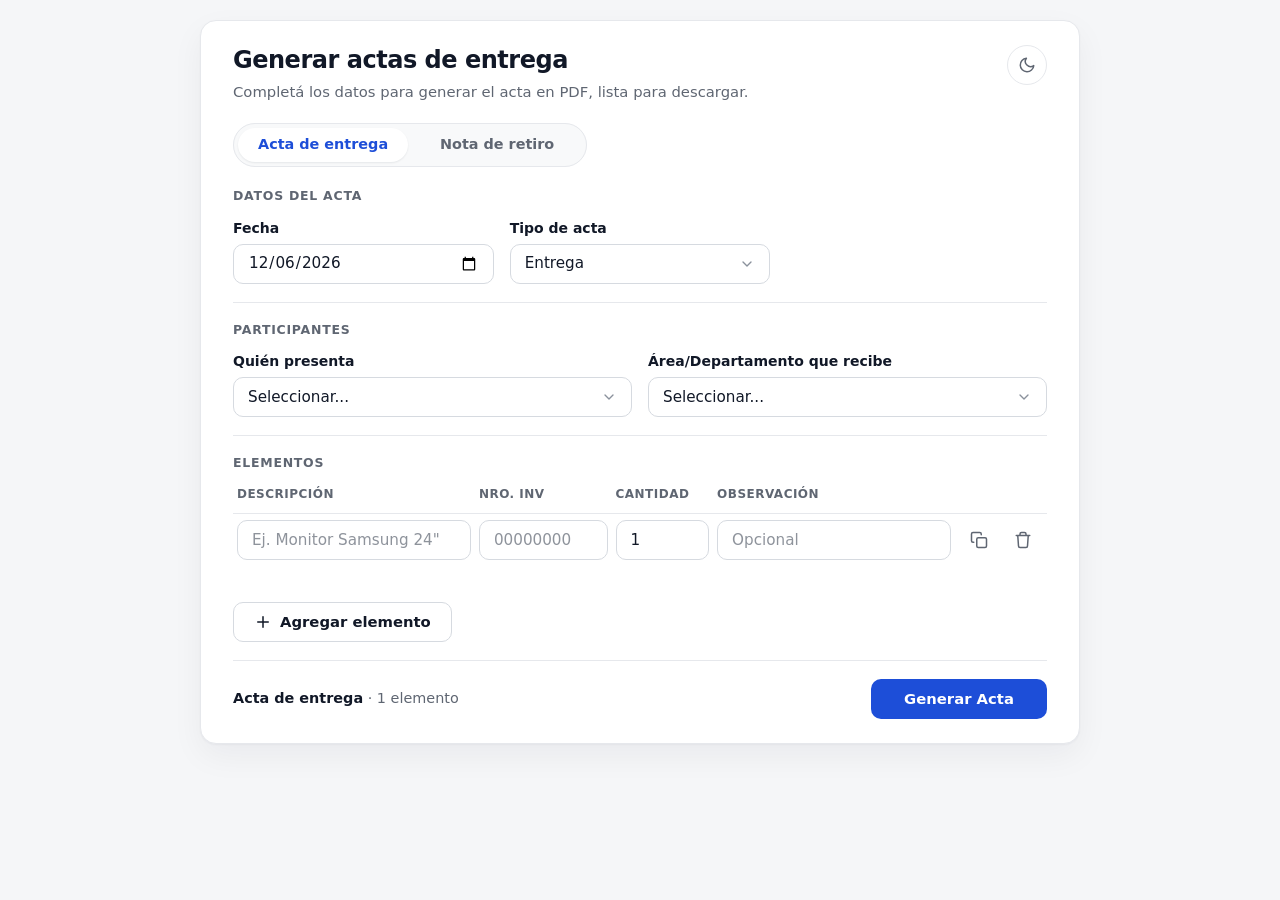
==== commit b342967a: "Fix Bug Quien presenta, cambios menores front" ====
--- a/templates/web/index.html
+++ b/templates/web/index.html
@@ -72,9 +72,11 @@
       <section class="form-section solo-acta">
         <h2>Participantes</h2>
         <fieldset class="form-grid solo-acta">
+          <!-- Mismas opciones que Área/Departamento: app.js las copia de ese
+               select, así hay una sola lista que mantener. -->
           <label>
-            Quien presenta
-            <input type="text" id="quienEntrega" value="Oficina de Sistemas" required>
+            Quién presenta
+            <select id="quienPresenta" required></select>
           </label>
 
           <!-- Reemplaza al antiguo "Quién recibe": el área es lo que figura en
@@ -85,12 +87,17 @@
             <select id="areaDepartamento" required>
               <option value="" selected disabled>Seleccionar...</option>
               <option value="Prensa">Prensa</option>
-              <option value="Área 2">Oficina Privada</option>
+              <option value="Oficina Privada">Oficina Privada</option>
               <option value="Municipios PB">Municipios PB</option>
               <option value="Comunicación">Comunicación</option>
               <option value="FIA">FIA</option>
               <option value="otros">Otros</option>
             </select>
+          </label>
+
+          <label class="form-grid-full" hidden>
+            Especificar quién presenta
+            <input type="text" id="quienPresentaOtro" placeholder="Ej. Fiduciaria">
           </label>
 
           <label id="areaDepartamentoOtraLabel" class="form-grid-full" hidden>
--- a/templates/web/style.css
+++ b/templates/web/style.css
@@ -309,6 +309,76 @@
   transition: border-color 0.2s ease, box-shadow 0.2s ease, background-color 0.2s ease;
 }
 
+/* Flecha propia, más fina que la del navegador; el gris medio se lee en los
+   dos temas (un data URI no puede usar variables CSS). */
+form select {
+  appearance: none;
+  padding-right: 2.5rem;
+  background-image: url("data:image/svg+xml,%3Csvg xmlns='http://www.w3.org/2000/svg' viewBox='0 0 24 24' fill='none' stroke='%238a919c' stroke-width='2' stroke-linecap='round' stroke-linejoin='round'%3E%3Cpath d='m6 9 6 6 6-6'/%3E%3C/svg%3E");
+  background-repeat: no-repeat;
+  background-position: right 0.875rem center;
+  background-size: 1rem;
+  cursor: pointer;
+}
+
+/* Lista desplegada con bordes redondeados y sombra suave. Solo en navegadores
+   con select personalizable (Chrome/Edge 135+); el resto muestra la lista
+   nativa del sistema, igual que antes. */
+@supports (appearance: base-select) {
+  form select,
+  form select::picker(select) {
+    appearance: base-select;
+  }
+
+  /* Con base-select el texto ya no se centra solo en el alto fijo del campo
+     (display: block lo deja arriba). */
+  form select {
+    display: flex;
+    align-items: center;
+  }
+
+  form select::picker-icon {
+    display: none;
+  }
+
+  form select::picker(select) {
+    margin-top: 0.25rem;
+    padding: 0.25rem;
+    border: 1px solid var(--color-border);
+    border-radius: var(--radius);
+    background: var(--color-card);
+    color: var(--color-text);
+    box-shadow: var(--shadow-card);
+  }
+
+  form select option {
+    padding: 0.5rem 0.75rem;
+    border-radius: 6px;
+    cursor: pointer;
+  }
+
+  form select option:hover,
+  form select option:focus-visible {
+    background: var(--color-subtle);
+    outline: none;
+  }
+
+  form select option:checked {
+    background: var(--color-primary-soft);
+    color: var(--color-primary-ink);
+    font-weight: 500;
+  }
+
+  form select option::checkmark {
+    display: none;
+  }
+
+  form select option:disabled {
+    color: var(--color-text-muted);
+    cursor: default;
+  }
+}
+
 form input::placeholder {
   color: var(--color-text-muted);
   opacity: 0.7;
